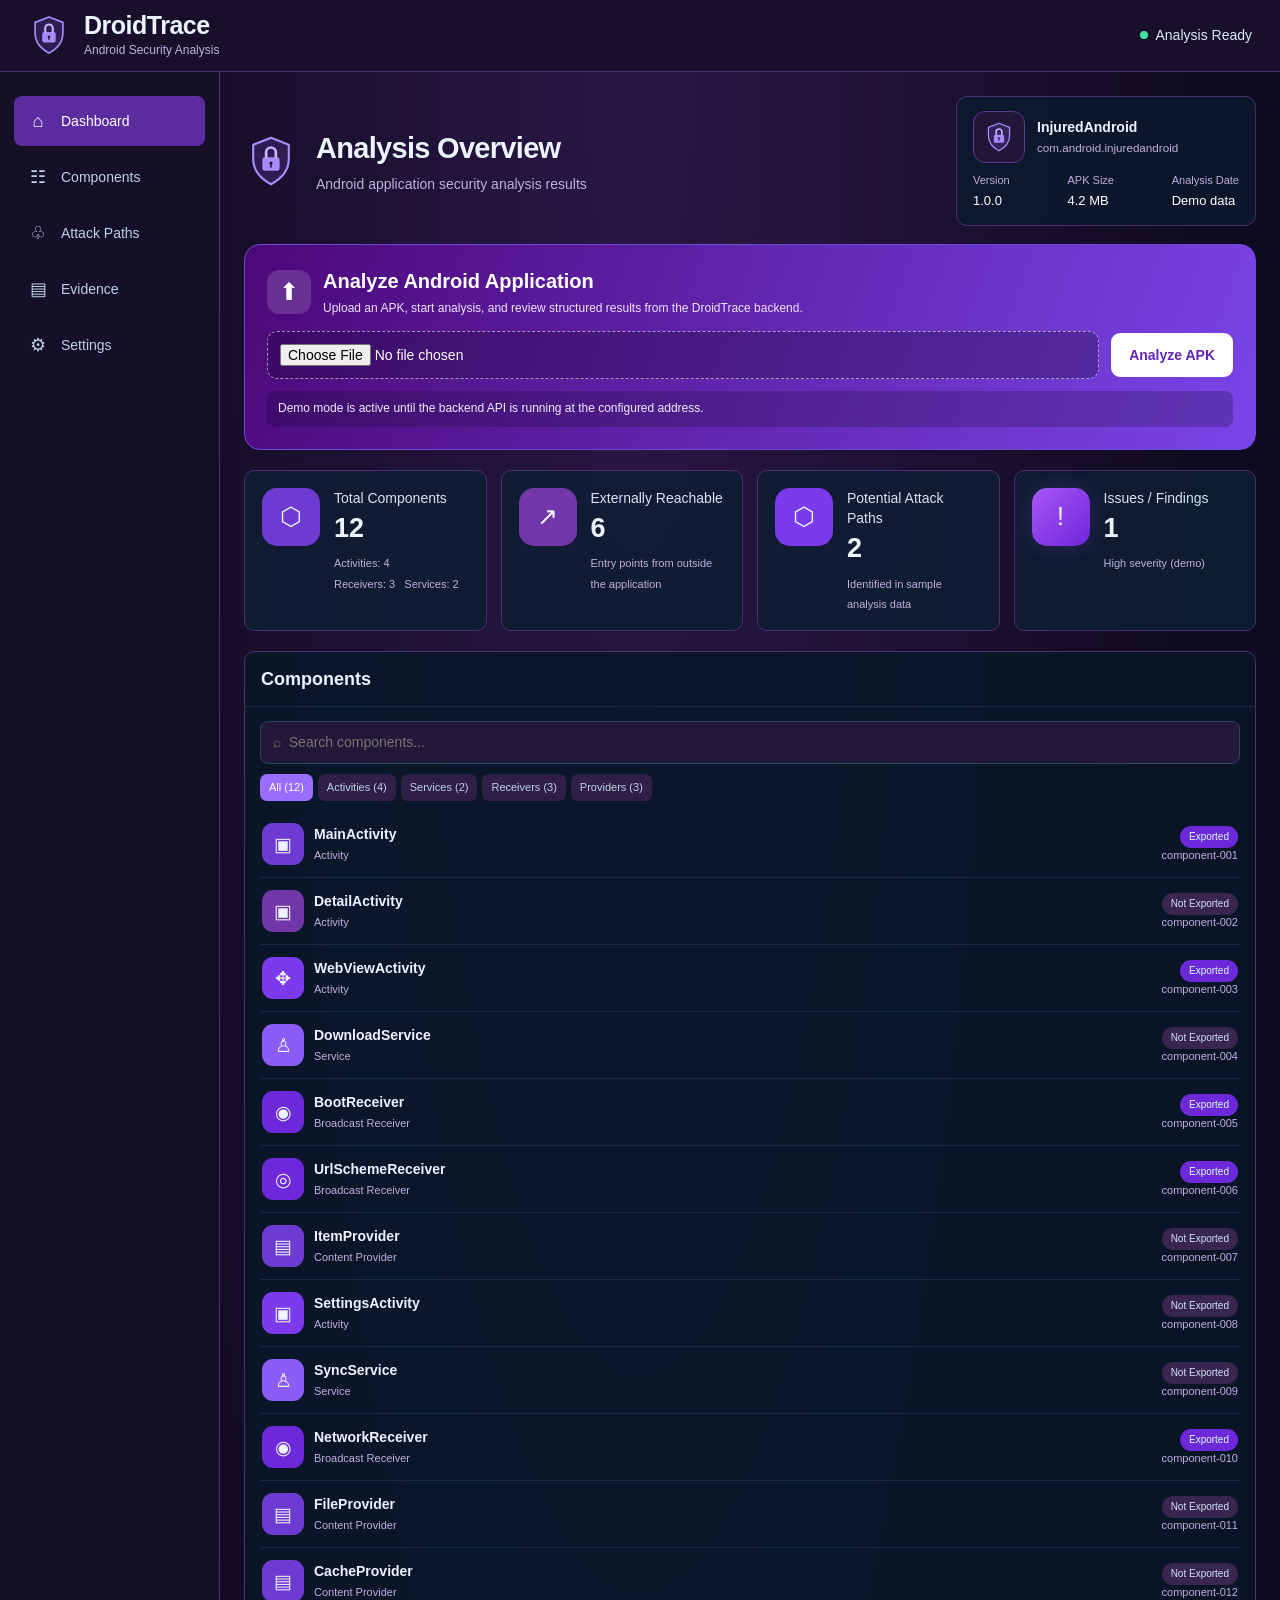
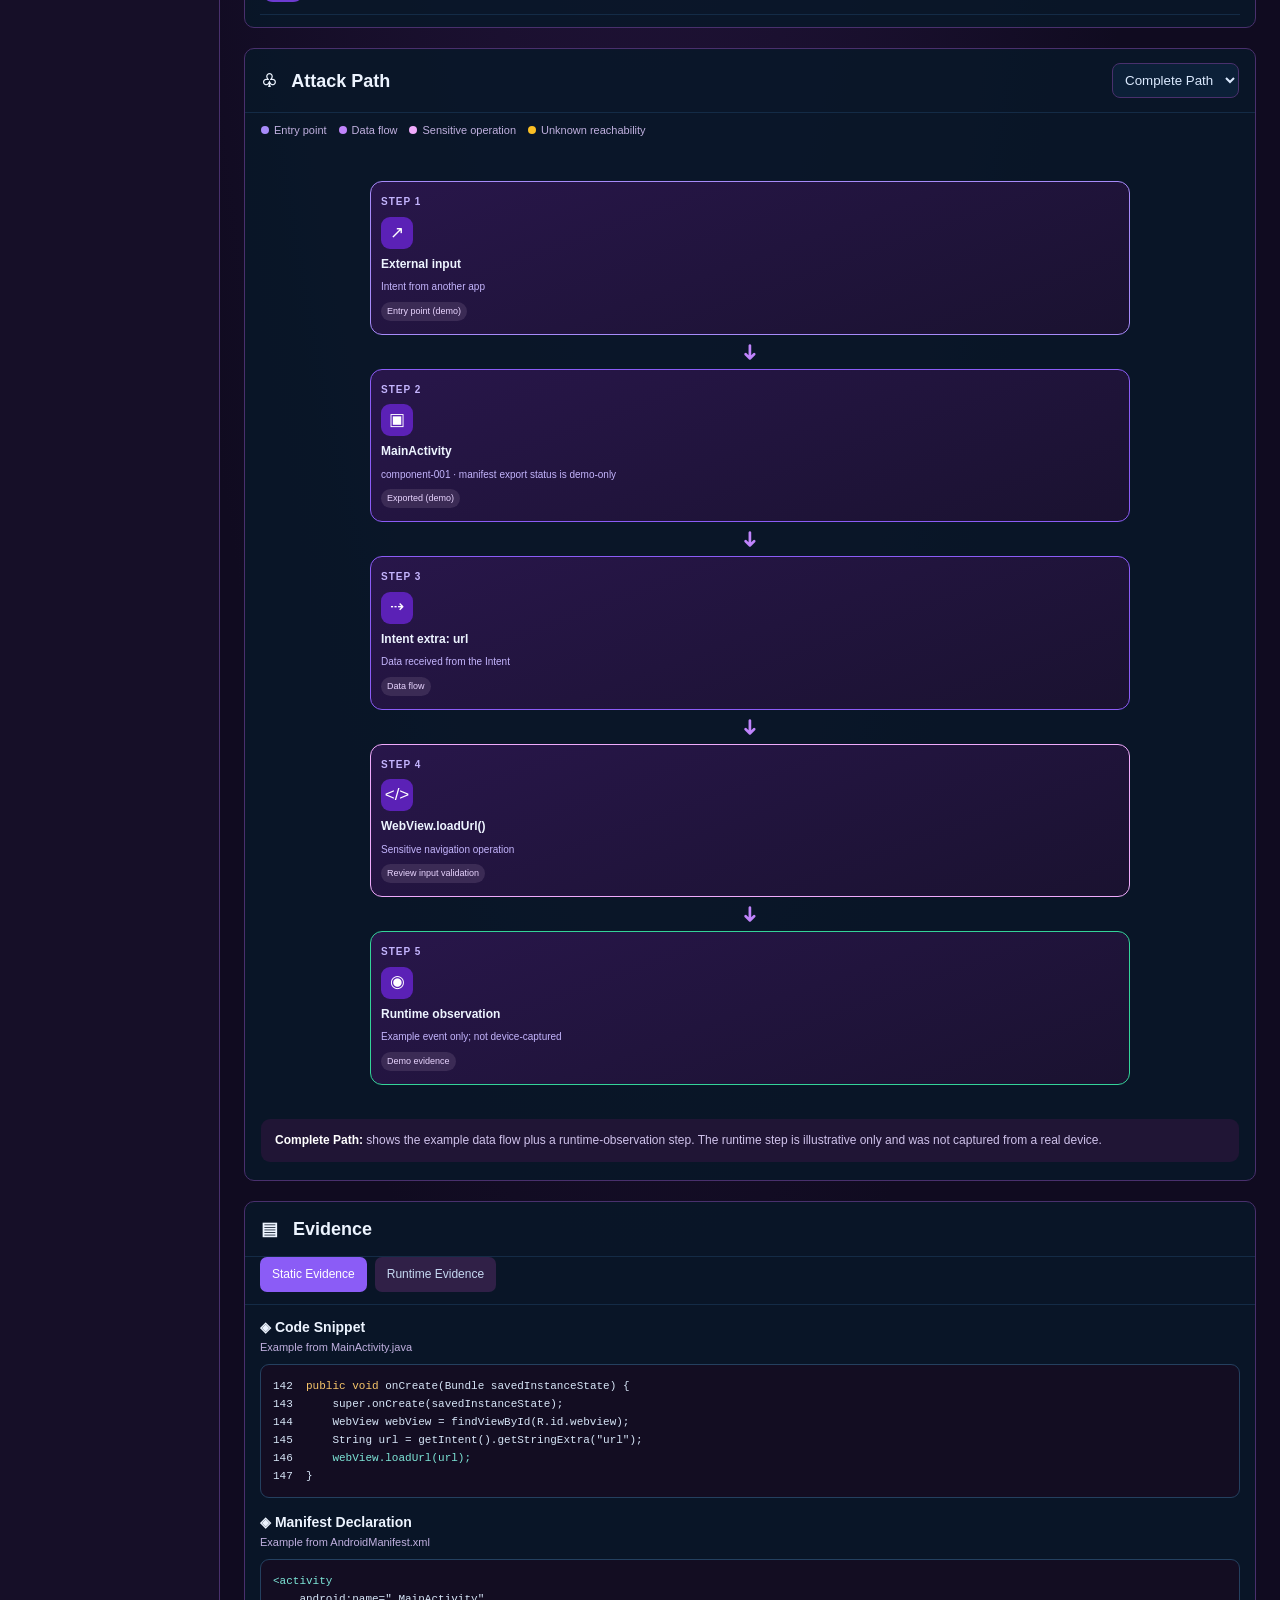
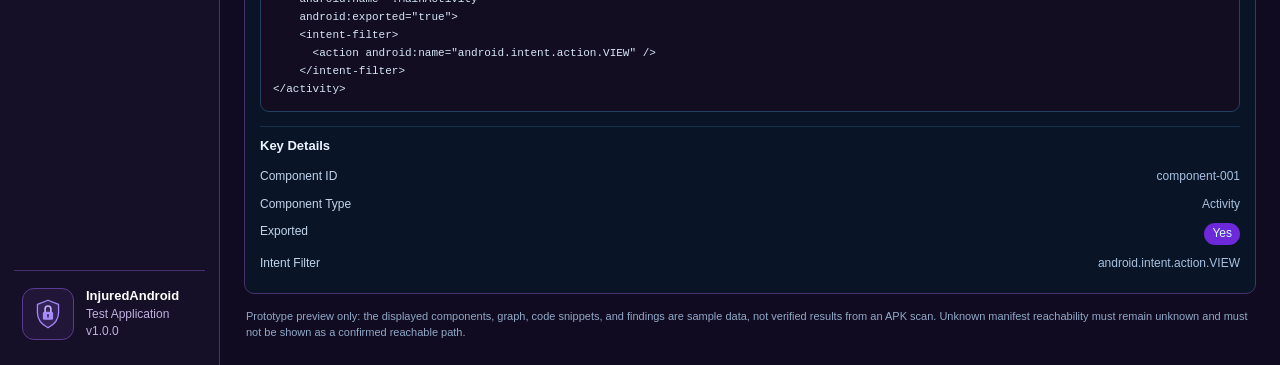
==== Frontend1/index.html @ 07fd31ef "Replace Insa with Frontend1" ====
<!DOCTYPE html>
<html lang="en">
<head>
  <meta charset="UTF-8">
  <meta name="viewport" content="width=device-width, initial-scale=1.0">
  <title>DroidTrace | Android Security Analysis</title>
  <link rel="stylesheet" href="style.css">
</head>
<body>
  <header class="topbar">
    <div class="brand">
      <div class="brand-icon"><svg class="security-logo" viewBox="0 0 100 100" aria-label="Secure app logo" role="img"><path d="M50 7 83 20v26c0 21-14 37-33 47C31 83 17 67 17 46V20Z" fill="#8b5cf6" fill-opacity=".18" stroke="#a78bfa" stroke-width="4" stroke-linejoin="round"/><rect x="34" y="43" width="32" height="25" rx="5" fill="#a78bfa"/><path d="M41 43v-9a9 9 0 0 1 18 0v9" fill="none" stroke="#c4b5fd" stroke-width="5" stroke-linecap="round"/><circle cx="50" cy="54" r="3" fill="#21143d"/><path d="M50 57v4" stroke="#21143d" stroke-width="3" stroke-linecap="round"/></svg></div>
      <div><h1>DroidTrace</h1><p>Android Security Analysis</p></div>
    </div>
    <div class="ready"><span class="dot"></span> Analysis Ready</div>
  </header>

  <div class="layout">
    <aside>
      <nav class="nav" aria-label="Main navigation">
        <a class="active" href="#dashboard"><span>⌂</span> Dashboard</a>
        <a href="#components"><span>☷</span> Components</a>
        <a href="#attack-path"><span>♧</span> Attack Paths</a>
        <a href="#evidence"><span>▤</span> Evidence</a>
        <a href="#settings"><span>⚙</span> Settings</a>
      </nav>
      <div class="side-app">
        <div class="app-icon"><svg class="security-logo" viewBox="0 0 100 100" aria-label="Secure app logo" role="img"><path d="M50 7 83 20v26c0 21-14 37-33 47C31 83 17 67 17 46V20Z" fill="#8b5cf6" fill-opacity=".18" stroke="#a78bfa" stroke-width="4" stroke-linejoin="round"/><rect x="34" y="43" width="32" height="25" rx="5" fill="#a78bfa"/><path d="M41 43v-9a9 9 0 0 1 18 0v9" fill="none" stroke="#c4b5fd" stroke-width="5" stroke-linecap="round"/><circle cx="50" cy="54" r="3" fill="#21143d"/><path d="M50 57v4" stroke="#21143d" stroke-width="3" stroke-linecap="round"/></svg></div>
        <div><strong>InjuredAndroid</strong>Test Application<br>v1.0.0</div>
      </div>
    </aside>

    <main id="dashboard">
      <section class="heading">
        <div class="title-wrap">
          <div class="android-large"><svg class="security-logo" viewBox="0 0 100 100" aria-label="Secure app logo" role="img"><path d="M50 7 83 20v26c0 21-14 37-33 47C31 83 17 67 17 46V20Z" fill="#8b5cf6" fill-opacity=".18" stroke="#a78bfa" stroke-width="4" stroke-linejoin="round"/><rect x="34" y="43" width="32" height="25" rx="5" fill="#a78bfa"/><path d="M41 43v-9a9 9 0 0 1 18 0v9" fill="none" stroke="#c4b5fd" stroke-width="5" stroke-linecap="round"/><circle cx="50" cy="54" r="3" fill="#21143d"/><path d="M50 57v4" stroke="#21143d" stroke-width="3" stroke-linecap="round"/></svg></div>
          <div><h2>Analysis Overview</h2><p class="subtitle">Android application security analysis results</p></div>
        </div>
        <div class="app-card">
          <div class="app-card-top">
            <div class="app-icon"><svg class="security-logo" viewBox="0 0 100 100" aria-label="Secure app logo" role="img"><path d="M50 7 83 20v26c0 21-14 37-33 47C31 83 17 67 17 46V20Z" fill="#8b5cf6" fill-opacity=".18" stroke="#a78bfa" stroke-width="4" stroke-linejoin="round"/><rect x="34" y="43" width="32" height="25" rx="5" fill="#a78bfa"/><path d="M41 43v-9a9 9 0 0 1 18 0v9" fill="none" stroke="#c4b5fd" stroke-width="5" stroke-linecap="round"/><circle cx="50" cy="54" r="3" fill="#21143d"/><path d="M50 57v4" stroke="#21143d" stroke-width="3" stroke-linecap="round"/></svg></div>
            <div><strong>InjuredAndroid</strong><small>com.android.injuredandroid</small></div>
          </div>
          <div class="app-meta">
            <div>Version<b>1.0.0</b></div>
            <div>APK Size<b>4.2 MB</b></div>
            <div>Analysis Date<b>Demo data</b></div>
          </div>
        </div>
      </section>

      <section class="upload-card" aria-labelledby="uploadTitle">
        <div class="upload-head"><div class="upload-symbol">⬆</div><div><h3 id="uploadTitle">Analyze Android Application</h3><p>Upload an APK, start analysis, and review structured results from the DroidTrace backend.</p></div></div>
        <div class="upload-controls"><input type="file" id="apkFile" accept=".apk,application/vnd.android.package-archive" aria-label="Choose Android APK file"><button class="primary-btn" id="analyzeButton" type="button">Analyze APK</button></div>
        <p id="uploadStatus" class="upload-status" role="status" aria-live="polite">Demo mode is active until the backend API is running at the configured address.</p>
      </section>

      <section class="stats" aria-label="Analysis summary">
        <article class="stat"><div class="stat-icon blue">⬡</div><div><div class="stat-label">Total Components</div><div class="stat-number" id="totalComponentsStat">12</div><small id="componentBreakdownStat">Activities: 4<br>Receivers: 3 &nbsp; Services: 2</small></div></article>
        <article class="stat"><div class="stat-icon green">↗</div><div><div class="stat-label">Externally Reachable</div><div class="stat-number" id="reachableStat">6</div><small>Entry points from outside<br>the application</small></div></article>
        <article class="stat"><div class="stat-icon purple">⬡</div><div><div class="stat-label">Potential Attack Paths</div><div class="stat-number" id="attackPathsStat">2</div><small>Identified in sample<br>analysis data</small></div></article>
        <article class="stat"><div class="stat-icon issue-purple">!</div><div><div class="stat-label">Issues / Findings</div><div class="stat-number" id="findingsStat">1</div><small id="findingsSubStat">High severity (demo)</small></div></article>
      </section>

      <section class="panels">
        <article class="panel" id="components">
          <div class="panel-head"><h3>Components</h3></div>
          <div class="search-wrap">
            <input class="search" id="componentSearch" type="search" placeholder="⌕  Search components..." aria-label="Search components" autocomplete="off">
            <div class="search-suggestions" id="searchSuggestions" role="listbox" aria-label="Component search suggestions"></div>
          </div>
          <div class="filters">
            <button class="filter active" data-filter="All">All (12)</button>
            <button class="filter" data-filter="Activity">Activities (4)</button>
            <button class="filter" data-filter="Service">Services (2)</button>
            <button class="filter" data-filter="Broadcast Receiver">Receivers (3)</button>
            <button class="filter" data-filter="Provider">Providers (3)</button>
          </div>
          <div class="component-list" id="componentList">
            <div class="component" data-type="Activity"><div class="component-icon blue">▣</div><div class="component-info"><strong>MainActivity</strong><small>Activity</small></div><div class="component-right"><span class="badge exported">Exported</span><div class="component-id">component-001</div></div></div>
            <div class="component" data-type="Activity"><div class="component-icon green">▣</div><div class="component-info"><strong>DetailActivity</strong><small>Activity</small></div><div class="component-right"><span class="badge not-exported">Not Exported</span><div class="component-id">component-002</div></div></div>
            <div class="component" data-type="Activity"><div class="component-icon purple">✥</div><div class="component-info"><strong>WebViewActivity</strong><small>Activity</small></div><div class="component-right"><span class="badge exported">Exported</span><div class="component-id">component-003</div></div></div>
            <div class="component" data-type="Service"><div class="component-icon orange">♙</div><div class="component-info"><strong>DownloadService</strong><small>Service</small></div><div class="component-right"><span class="badge not-exported">Not Exported</span><div class="component-id">component-004</div></div></div>
            <div class="component" data-type="Broadcast Receiver"><div class="component-icon red">◉</div><div class="component-info"><strong>BootReceiver</strong><small>Broadcast Receiver</small></div><div class="component-right"><span class="badge exported">Exported</span><div class="component-id">component-005</div></div></div>
            <div class="component" data-type="Broadcast Receiver"><div class="component-icon red">◎</div><div class="component-info"><strong>UrlSchemeReceiver</strong><small>Broadcast Receiver</small></div><div class="component-right"><span class="badge exported">Exported</span><div class="component-id">component-006</div></div></div>
            <div class="component" data-type="Provider"><div class="component-icon blue">▤</div><div class="component-info"><strong>ItemProvider</strong><small>Content Provider</small></div><div class="component-right"><span class="badge not-exported">Not Exported</span><div class="component-id">component-007</div></div></div>
            <div class="component" data-type="Activity"><div class="component-icon purple">▣</div><div class="component-info"><strong>SettingsActivity</strong><small>Activity</small></div><div class="component-right"><span class="badge not-exported">Not Exported</span><div class="component-id">component-008</div></div></div>
            <div class="component" data-type="Service"><div class="component-icon orange">♙</div><div class="component-info"><strong>SyncService</strong><small>Service</small></div><div class="component-right"><span class="badge not-exported">Not Exported</span><div class="component-id">component-009</div></div></div>
            <div class="component" data-type="Broadcast Receiver"><div class="component-icon red">◉</div><div class="component-info"><strong>NetworkReceiver</strong><small>Broadcast Receiver</small></div><div class="component-right"><span class="badge exported">Exported</span><div class="component-id">component-010</div></div></div>
            <div class="component" data-type="Provider"><div class="component-icon blue">▤</div><div class="component-info"><strong>FileProvider</strong><small>Content Provider</small></div><div class="component-right"><span class="badge not-exported">Not Exported</span><div class="component-id">component-011</div></div></div>
            <div class="component" data-type="Provider"><div class="component-icon blue">▤</div><div class="component-info"><strong>CacheProvider</strong><small>Content Provider</small></div><div class="component-right"><span class="badge not-exported">Not Exported</span><div class="component-id">component-012</div></div></div>
          </div>
        </article>

        <article class="panel" id="attack-path">
          <div class="panel-head"><h3>♧ &nbsp; Attack Path</h3><select id="pathSelect" aria-label="Choose attack path"><option value="complete">Complete Path</option><option value="static">Static Only</option></select></div>
          <div class="path-body" id="pathBody">
            <div class="graph-legend"><span><i class="legend-dot" style="background:#a78bfa"></i>Entry point</span><span><i class="legend-dot" style="background:#c084fc"></i>Data flow</span><span><i class="legend-dot" style="background:#f0abfc"></i>Sensitive operation</span><span><i class="legend-dot" style="background:#fbbf24"></i>Unknown reachability</span></div>
            <div class="graph-wrap"><div class="attack-graph" id="attackGraph" role="img" aria-label="Illustrative attack path from external input through an Android component to a WebView operation"></div></div>
            <p class="graph-caption" id="graphCaption"><strong>How to read this graph:</strong> follow the arrows from top to bottom. Each card is one step in a possible data flow. A component marked <strong>Unknown reachability</strong> is not confirmed as externally reachable and should not be treated as a confirmed entry point.</p>
          </div>
        </article>

        <article class="panel evidence-panel" id="evidence">
          <div class="panel-head"><h3>▤ &nbsp; Evidence</h3></div>
          <div class="tabs">
            <button class="tab active" data-tab="static">Static Evidence</button>
            <button class="tab" data-tab="runtime">Runtime Evidence</button>
          </div>
          <div class="evidence-content" id="evidenceContent">
            <div class="evidence-title">◈ Code Snippet</div>
            <div class="evidence-sub">Example from MainActivity.java</div>
            <pre><code>142  <span class="code-key">public void</span> onCreate(Bundle savedInstanceState) {
143      super.onCreate(savedInstanceState);
144      WebView webView = findViewById(R.id.webview);
145      String url = getIntent().getStringExtra("url");
146      <span class="code-call">webView.loadUrl(url);</span>
147  }</code></pre>
            <div class="evidence-title">◈ Manifest Declaration</div>
            <div class="evidence-sub">Example from AndroidManifest.xml</div>
            <pre><code><span class="code-call">&lt;activity</span>
    android:name=".MainActivity"
    android:exported="true"&gt;
    &lt;intent-filter&gt;
      &lt;action android:name="android.intent.action.VIEW" /&gt;
    &lt;/intent-filter&gt;
&lt;/activity&gt;</code></pre>
            <div class="details">
              <h4>Key Details</h4>
              <div class="detail-row"><span>Component ID</span><span>component-001</span></div>
              <div class="detail-row"><span>Component Type</span><span>Activity</span></div>
              <div class="detail-row"><span>Exported</span><span class="yes">Yes</span></div>
              <div class="detail-row"><span>Intent Filter</span><span>android.intent.action.VIEW</span></div>
            </div>
          </div>
        </article>
      </section>
      <div class="component-modal" id="componentModal" role="dialog" aria-modal="true" aria-labelledby="componentModalTitle">
        <div class="component-modal-card">
          <div class="component-modal-head"><h3 id="componentModalTitle">Components</h3><button class="component-modal-close" id="componentModalClose" type="button">Close ✕</button></div>
          <div class="component-modal-list" id="componentModalList"></div>
        </div>
      </div>

      <div class="settings-modal" id="settingsModal" role="dialog" aria-modal="true" aria-labelledby="settingsTitle">
        <div class="settings-card">
          <div class="settings-head"><h3 id="settingsTitle">⚙ Settings</h3><button class="settings-close" id="settingsClose" type="button">Close ✕</button></div>
          <div class="setting-row"><div><strong>Show component IDs</strong><small>Show or hide IDs in the component list.</small></div><input id="showComponentIds" type="checkbox" checked></div>
          <div class="setting-row"><div><strong>Show exported status</strong><small>Show or hide the exported / not exported labels.</small></div><input id="showExportStatus" type="checkbox" checked></div>
          <div class="setting-row"><div><strong>Attack path view</strong><small>Choose which sample path to display.</small></div><select id="settingsPathSelect"><option value="complete">Complete Path</option><option value="static">Static Only</option></select></div>
          <div class="setting-row"><div><strong>Evidence view</strong><small>Choose the evidence tab.</small></div><select id="settingsEvidenceSelect"><option value="static">Static Evidence</option><option value="runtime">Runtime Evidence</option></select></div>
          <p class="settings-note">Display preferences only. Backend URL and endpoints are configured in the API_CONFIG object near the beginning of the script.</p>
        </div>
      </div>

      <p class="notice">Prototype preview only: the displayed components, graph, code snippets, and findings are sample data, not verified results from an APK scan. Unknown manifest reachability must remain unknown and must not be shown as a confirmed reachable path.</p>
    </main>
  </div>

  <script src="app.js" defer></script>
</body>
</html>
---- Frontend1/style.css ----
:root {
      --bg: #100b20;
      --panel: #1a1230;
      --panel2: #261943;
      --border: #49306d;
      --text: #edf4ff;
      --muted: #c0b0df;
      --blue: #9b6dff;
      --green: #c084fc;
      --purple: #a855f7;
      --orange: #c084fc;
      --red: #f04455;
    }
    * { box-sizing: border-box; }
    body {
      margin: 0;
      background: radial-gradient(ellipse at top, #2a1746 0%, var(--bg) 62%);
      color: var(--text);
      font: 14px/1.45 Inter, "Segoe UI", Arial, sans-serif;
    }
    button, input { font: inherit; }
    button:disabled { opacity: .65; cursor: wait; }
    .topbar {
      height: 72px; display: flex; align-items: center; justify-content: space-between;
      padding: 0 28px; border-bottom: 1px solid var(--border); background: #18102b;
    }
    .brand { display: flex; align-items: center; gap: 14px; }
    .brand-icon { display: grid; place-items: center; width: 42px; height: 42px; flex-shrink: 0; }
    .security-logo { display: block; width: 100%; height: 100%; }
    .brand h1 { font-size: 25px; margin: 0; line-height: 1.15; letter-spacing: -.5px; }
    .brand p { margin: 2px 0 0; color: var(--muted); font-size: 12px; }
    .ready { color: #dbe8ff; display: flex; gap: 8px; align-items: center; }
    .dot { width: 8px; height: 8px; border-radius: 50%; background: #43dfa0; }
    .layout { display: grid; grid-template-columns: 220px minmax(0, 1fr); min-height: calc(100vh - 72px); }
    aside { background: #160f28; border-right: 1px solid var(--border); padding: 24px 14px; display: flex; flex-direction: column; }
    .nav a { display: flex; align-items: center; gap: 13px; color: #bfd0e9; padding: 12px 14px; border-radius: 8px; text-decoration: none; margin-bottom: 6px; }
    .nav a span { width: 20px; text-align: center; font-size: 18px; }
    .nav a.active, .nav a:hover { background: #5b2ca0; color: white; }
    .side-app { margin-top: auto; padding: 16px 8px 0; border-top: 1px solid var(--border); display: flex; align-items: center; gap: 12px; color: var(--muted); font-size: 12px; }
    .app-icon { display: grid; place-items: center; flex-shrink: 0; width: 52px; height: 52px; padding: 9px; border: 1px solid #5b3b91; background: #211638; border-radius: 12px; }
    .side-app strong { color: white; display: block; font-size: 13px; }
    main { padding: 24px; min-width: 0; }
    .heading { display: flex; justify-content: space-between; align-items: center; gap: 20px; margin-bottom: 14px; }
    .title-wrap { display: flex; align-items: center; gap: 18px; }
    .android-large { width: 54px; height: 54px; color: #a78bfa; flex-shrink: 0; }
    h2 { margin: 0; font-size: 29px; letter-spacing: -.7px; }
    .subtitle { margin: 5px 0 0; color: var(--muted); }
    .app-card { min-width: 300px; border: 1px solid var(--border); border-radius: 11px; padding: 14px 16px; background: rgba(10,26,45,.8); }
    .app-card-top { display: flex; gap: 12px; align-items: center; }
    .app-card strong { display: block; }
    .app-card small { color: var(--muted); }
    .app-meta { display: flex; justify-content: space-between; gap: 16px; margin-top: 10px; color: var(--muted); font-size: 11px; }
    .app-meta b { display: block; color: white; font-size: 13px; font-weight: 500; margin-top: 3px; }
    .stats { display: grid; grid-template-columns: repeat(4, minmax(0, 1fr)); gap: 14px; margin: 14px 0 20px; }
    .stat { display: flex; gap: 14px; align-items: flex-start; padding: 17px; border: 1px solid var(--border); border-radius: 10px; background: rgba(13,30,51,.85); min-width: 0; }
    .stat-icon { width: 58px; height: 58px; border-radius: 15px; display: grid; place-items: center; font-size: 25px; flex-shrink: 0; }
    .blue { background: #6d3bd1; } .issue-purple { background: linear-gradient(135deg, #a855f7, #6d28d9); box-shadow: 0 0 22px rgba(168,85,247,.2); } .green { background: #7137a8; } .purple { background: #7c3aed; } .orange { background: #8b5cf6; } .red { background: #6d28d9; }
    .stat-label { color: #d4e2f7; }
    .stat-number { font-size: 27px; font-weight: 750; line-height: 1.2; margin: 4px 0 8px; }
    .stat small { color: var(--muted); font-size: 11px; }
    .panels { display: grid; grid-template-columns: minmax(0, 1fr) !important; gap: 20px; align-items: start; }
    .panel { background: rgba(8,23,40,.88); border: 1px solid var(--border); border-radius: 10px; overflow: hidden; min-width: 0; }
    .panel-head { padding: 14px 16px; display: flex; justify-content: space-between; align-items: center; border-bottom: 1px solid #142b46; }
    .panel h3 { margin: 0; font-size: 18px; }
    .search { margin: 14px 15px 10px; width: calc(100% - 30px); padding: 10px 12px; background: #241838; border: 1px solid #294363; border-radius: 8px; color: white; outline: none; }
    .search:focus { border-color: var(--blue); }
    .filters { display: flex; flex-wrap: wrap; gap: 5px; padding: 0 15px 10px; }
    .filter { border: 0; background: #302047; color: #bfd0e8; padding: 6px 9px; border-radius: 7px; cursor: pointer; font-size: 11px; }
    .filter.active { background: var(--blue); color: white; }
    .component-list { padding: 0 15px 12px; }
    .search-wrap { position:relative; }
    .search-wrap .search { display:block; }
    .search-suggestions { display:none; position:absolute; z-index:20; top:calc(100% - 8px); left:15px; right:15px; background:#211535; border:1px solid #7048a8; border-radius:10px; box-shadow:0 12px 30px #0008; overflow:hidden; }
    .search-suggestions.open { display:block; }
    .search-suggestions button { display:block;width:100%;text-align:left;padding:10px 12px;border:0;border-bottom:1px solid #382650;background:transparent;color:#f3e8ff;cursor:pointer; }
    .search-suggestions button:hover { background:#4b2875; }
    .component-modal { display:none;position:fixed;inset:0;z-index:1000;background:#090611c9;align-items:center;justify-content:center;padding:20px; }
    .component-modal.open { display:flex; }
    .component-modal-card { width:min(650px,100%);max-height:80vh;overflow:auto;background:#1a1230;border:1px solid #7048a8;border-radius:14px;box-shadow:0 20px 70px #0009; }
    .component-modal-head { display:flex;align-items:center;justify-content:space-between;gap:12px;padding:16px;border-bottom:1px solid #49306d;position:sticky;top:0;background:#1a1230; }
    .component-modal-head h3 { margin:0; }
    .component-modal-close { background:#382650;border:0;border-radius:8px;color:#fff;padding:7px 11px;cursor:pointer; }
    .component-modal-list { padding:8px 16px 16px; }
    .component-modal-list .component { display:flex !important; }
    .component { display: flex; align-items: center; gap: 10px; padding: 12px 2px; border-bottom: 1px solid #142b46; }
    .component-icon { width: 42px; height: 42px; border-radius: 11px; display: grid; place-items: center; font-size: 19px; flex-shrink: 0; }
    .component-info { min-width: 0; flex: 1; }
    .component-info strong { display: block; font-weight: 600; overflow-wrap: anywhere; }
    .component-info small, .component-id { color: var(--muted); font-size: 11px; }
    .component-right { text-align: right; flex-shrink: 0; }
    .badge { display: inline-block; padding: 4px 9px; border-radius: 20px; font-size: 10px; white-space: nowrap; }
    .exported { color: #d6fff1; background: #6d28d9; }
    .not-exported { color: #d4e0f4; background: #382650; }
    .path-body { padding: 10px 16px 18px; }
    select { color: #dceaff; background: #0c2038; border: 1px solid var(--border); padding: 8px; border-radius: 8px; }
    .path-node { border: 1px solid; border-radius: 13px; display: flex; align-items: center; gap: 13px; padding: 12px; }
    .path-node strong { display: block; font-size: 13px; }
    .path-node small { display: block; color: #c3d3eb; margin-top: 3px; }
    .path-node .node-icon { width: 47px; height: 47px; border-radius: 12px; display: grid; place-items: center; font-size: 22px; flex-shrink: 0; }
    .node-blue { background: #2b1b50; border-color: #8b5cf6; } .node-blue .node-icon { background: #6d3bd1; }
    .node-green { background: #2e1747; border-color: #c084fc; } .node-green .node-icon { background: #7137a8; }
    .node-purple { background: #321b58; border-color: #a855f7; } .node-purple .node-icon { background: #7c3aed; }
    .node-red { background: #401c59; border-color: #c084fc; } .node-red .node-icon { background: #7e22ce; }
    .node-teal { background: #29184a; border-color: #a78bfa; } .node-teal .node-icon { background: #6d28d9; }
    .arrow { color: #4a9bff; font-size: 28px; line-height: 1; text-align: center; padding: 3px 0; }
    .tabs { display: flex; gap: 8px; padding: 0 15px 12px; border-bottom: 1px solid #142b46; }
    .tab { background: #302047; color: #c5d8f1; border: 0; border-radius: 7px; padding: 9px 12px; cursor: pointer; font-size: 12px; }
    .tab.active { background: #8b5cf6; color: white; }
    .evidence-content { padding: 12px 15px 16px; }
    .evidence-title { font-weight: 650; margin-bottom: 2px; }
    .evidence-sub { color: var(--muted); font-size: 11px; margin-bottom: 8px; }
    pre { margin: 0 0 14px; padding: 12px; background: #130d22; border: 1px solid #24405f; border-radius: 9px; overflow: auto; color: #d7e6f8; font: 11px/1.65 Consolas, Monaco, monospace; }
    .code-key { color: #f8c66a; } .code-call { color: #7de5d7; } .code-comment { color: #829bb8; }
    .details { border-top: 1px solid #17304c; padding-top: 10px; }
    .details h4 { margin: 0 0 8px; font-size: 13px; }
    .detail-row { display: flex; justify-content: space-between; gap: 12px; padding: 5px 0; color: #c2d3eb; font-size: 12px; }
    .detail-row span:last-child { color: #a8c0df; text-align: right; }
    .yes { background: #6d28d9; color: #d4fff1 !important; border-radius: 15px; padding: 2px 8px; }
    .notice { color: #91a9c8; font-size: 11px; margin: 15px 2px 0; }

    .upload-card { margin: 18px 0 20px; padding: 22px; border: 1px solid #7048d8; border-radius: 16px; background: linear-gradient(110deg,#4b0878,#7945e8); color:#fff; }
    .upload-head { display:flex; align-items:center; gap:12px; margin-bottom:14px; }
    .upload-symbol { width:44px;height:44px;display:grid;place-items:center;border-radius:12px;background:rgba(255,255,255,.15);font-size:24px; }
    .upload-head h3 { margin:0; font-size:20px; }
    .upload-head p { margin:4px 0 0;color:#eee3ff;font-size:12px; }
    .upload-controls { display:flex; align-items:center; gap:12px; flex-wrap:wrap; }
    .upload-controls input[type=file] { flex:1; min-width:220px; padding:12px; border:1px dashed rgba(255,255,255,.55); border-radius:10px; background:rgba(31,12,61,.35); color:#fff; }
    .primary-btn { border:0; border-radius:9px; padding:12px 18px; background:#fff; color:#6425b5; font-weight:700; cursor:pointer; }
    .primary-btn:disabled { opacity:.55;cursor:not-allowed; }
    .upload-status { margin:12px 0 0; padding:9px 11px; border-radius:8px; color:#f2eaff; background:rgba(20,8,40,.25); font-size:12px; }
    .upload-status.error { color:#ffe1e5; background:rgba(127,29,29,.35); }
    .upload-status.success { color:#dcffe9; background:rgba(6,95,70,.3); }
    .upload-status.loading { color:#f3e8ff; }
    .graph-wrap { padding:16px; overflow:auto; }
    .graph-legend { display:flex; gap:12px; flex-wrap:wrap; margin:0 0 14px; color:var(--muted);font-size:11px; }
    .legend-dot { display:inline-block;width:8px;height:8px;border-radius:50%;margin-right:5px; }
    .attack-graph { min-width:0; width:100%; display:flex; flex-direction:column; align-items:stretch; gap:0; padding:12px 0 18px; }
    .graph-step { width:100%; min-width:0; display:flex; align-items:center; justify-content:center; }
    .graph-node { position:relative; width:100%; max-width:760px; min-height:126px; padding:13px 10px; border:1px solid #8b5cf6; border-radius:12px; background:linear-gradient(160deg,#28164a,#1a1230); display:flex;flex-direction:column;align-items:flex-start;gap:7px; }
    .graph-node .step-number { font-size:10px;letter-spacing:1px;color:#c4b5fd;font-weight:800; }
    .graph-node .graph-icon { width:32px;height:32px;display:grid;place-items:center;border-radius:9px;background:#5b21b6;color:white;font-size:17px; }
    .graph-node strong { font-size:12px;overflow-wrap:anywhere; }
    .graph-node small { color:#c4b5fd;font-size:10px;overflow-wrap:anywhere; }
    .graph-node .reachability { margin-top:auto; font-size:9px; border-radius:20px; padding:3px 6px; background:#3b2b55;color:#e9d5ff; }
    .graph-node.external { border-color:#a78bfa; }
    .graph-node.operation { border-color:#f0abfc; }
    .graph-node.runtime { border-color:#34d399; }
    .graph-node.unknown { border-style:dashed; border-color:#fbbf24; }
    .graph-link { flex:0 0 34px; height:34px; display:flex;align-items:center;justify-content:center;color:#c084fc;font-size:22px; transform:rotate(90deg); }
    .graph-caption { margin:0; padding:12px 14px; border-radius:9px; background:#201535; color:#cfc2eb;font-size:12px;line-height:1.6; }
    .graph-caption strong { color:#fff; }
    .path-empty { padding:20px;text-align:center;color:var(--muted);border:1px dashed var(--border);border-radius:10px; }
    @media(max-width:760px) { .upload-card{padding:16px}.upload-controls{align-items:stretch;flex-direction:column}.upload-controls input[type=file],.primary-btn{width:100%}.attack-graph{min-width:0;flex-direction:column;gap:0}.graph-step{width:100%}.graph-node{min-height:0}.graph-link{height:28px;flex:auto;transform:rotate(90deg)} }

    @media (max-width: 1200px) {
      .layout { grid-template-columns: 190px minmax(0,1fr); }
      main { padding: 18px; }
      .heading { align-items: flex-start; }
      .stats { grid-template-columns: repeat(2, minmax(0,1fr)); }
      .panels { grid-template-columns: minmax(0, 1fr) !important; }
      .evidence-panel { grid-column: 1 / -1; }
    }
    @media (max-width: 760px) {
      .topbar { padding: 0 15px; }
      .layout { display: block; }
      aside { padding: 10px; border-right: 0; border-bottom: 1px solid var(--border); }
      .nav { display: flex; overflow-x: auto; gap: 4px; }
      .nav a { white-space: nowrap; margin: 0; padding: 10px; }
      .side-app { display: none; }
      main { padding: 14px; }
      .heading { display: block; }
      .app-card { margin-top: 16px; min-width: 0; }
      .title-wrap { gap: 10px; }
      h2 { font-size: 23px; }
      .android-large { font-size: 42px; }
      .stats, .panels { grid-template-columns: 1fr; }
      .evidence-panel { grid-column: auto; }
    }

    .settings-modal { display:none; position:fixed; inset:0; z-index:1000; background:rgba(12,7,25,.72); padding:24px; align-items:center; justify-content:center; }
    .settings-modal.open { display:flex; }
    .settings-card { width:min(560px,100%); max-height:85vh; overflow:auto; background:#171126; color:#f7f1ff; border:1px solid #65429a; border-radius:18px; padding:22px; box-shadow:0 24px 80px #0008; }
    .settings-head { display:flex; align-items:center; justify-content:space-between; gap:16px; margin-bottom:16px; }
    .settings-head h3 { margin:0; }
    .settings-close { background:#35234e; color:white; border:1px solid #72529a; border-radius:9px; padding:8px 12px; cursor:pointer; }
    .setting-row { display:flex; align-items:center; justify-content:space-between; gap:16px; padding:14px 0; border-bottom:1px solid #38294d; }
    .setting-row:last-of-type { border-bottom:0; }
    .setting-row strong { display:block; margin-bottom:4px; }
    .setting-row small { color:#c8badc; display:block; }
    .setting-row select, .setting-row input { accent-color:#a78bfa; }
    .settings-note { color:#c8badc; font-size:13px; line-height:1.5; margin-top:16px; }
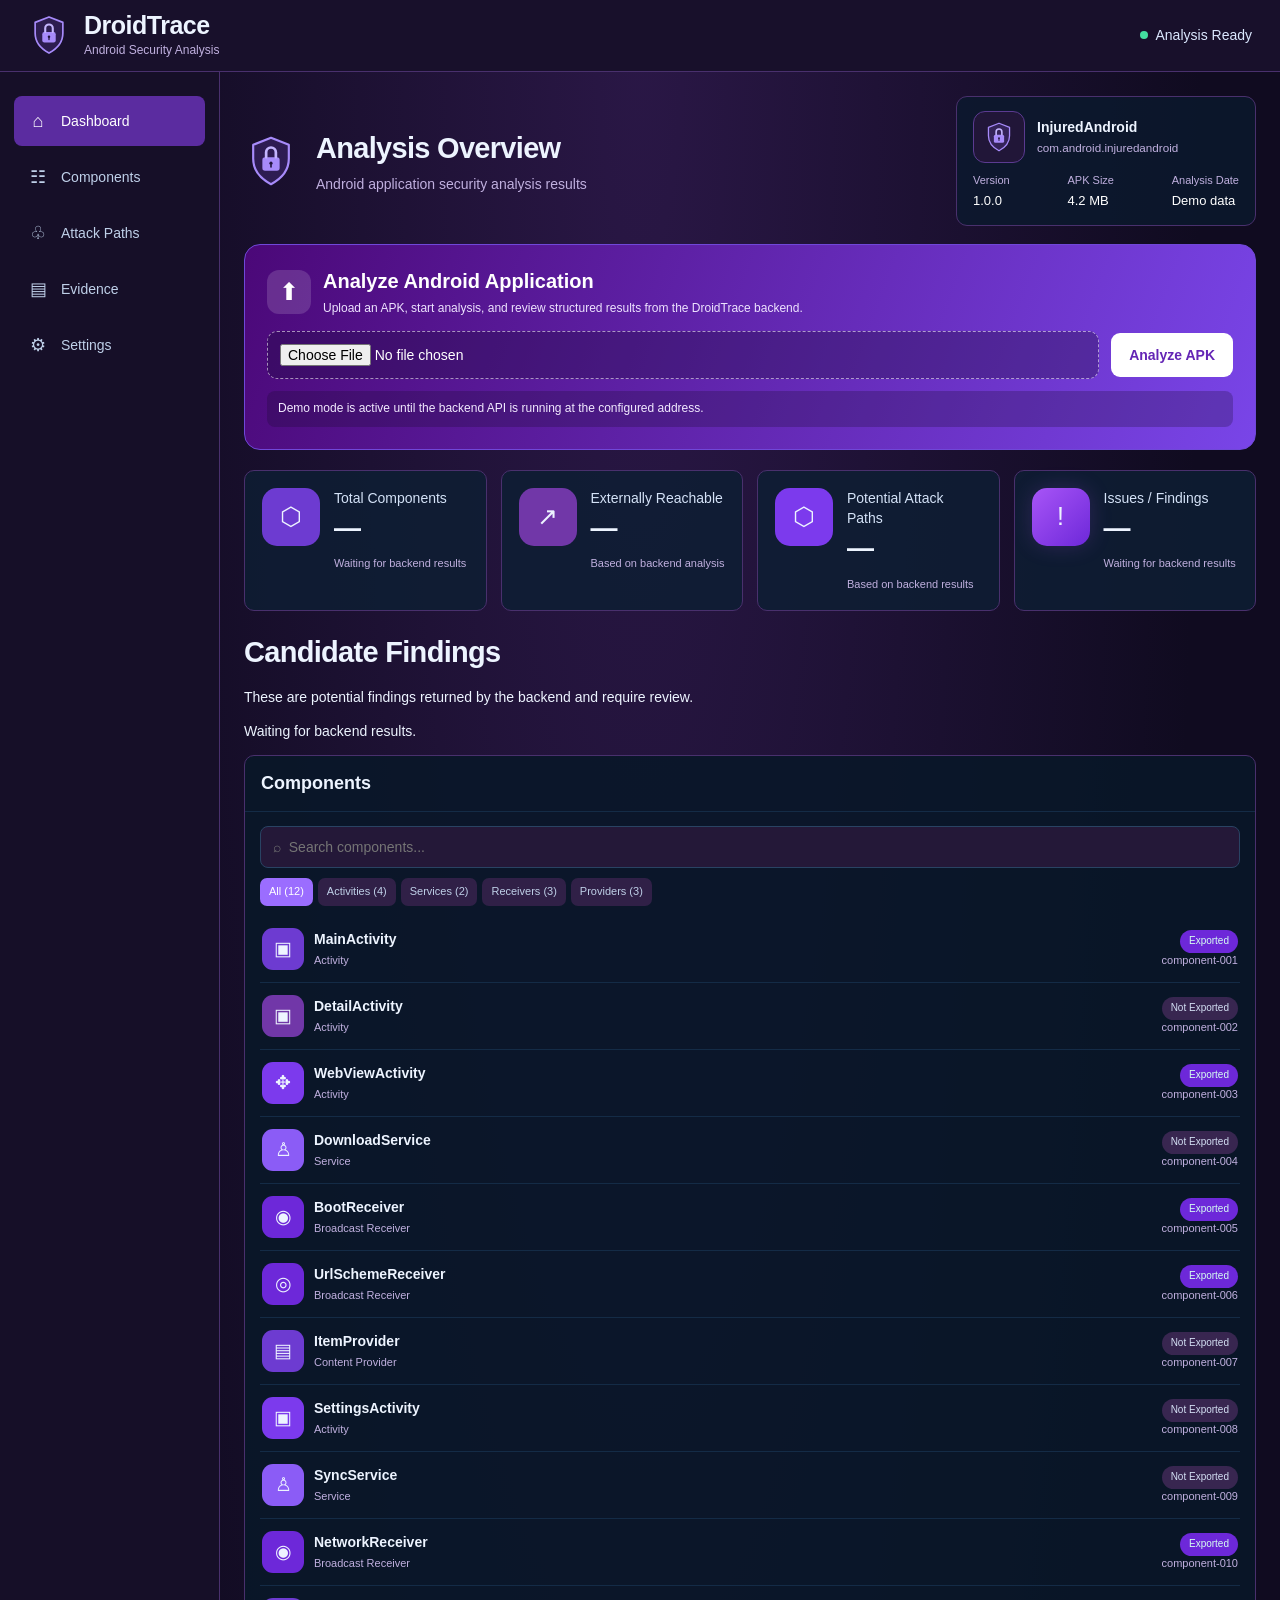
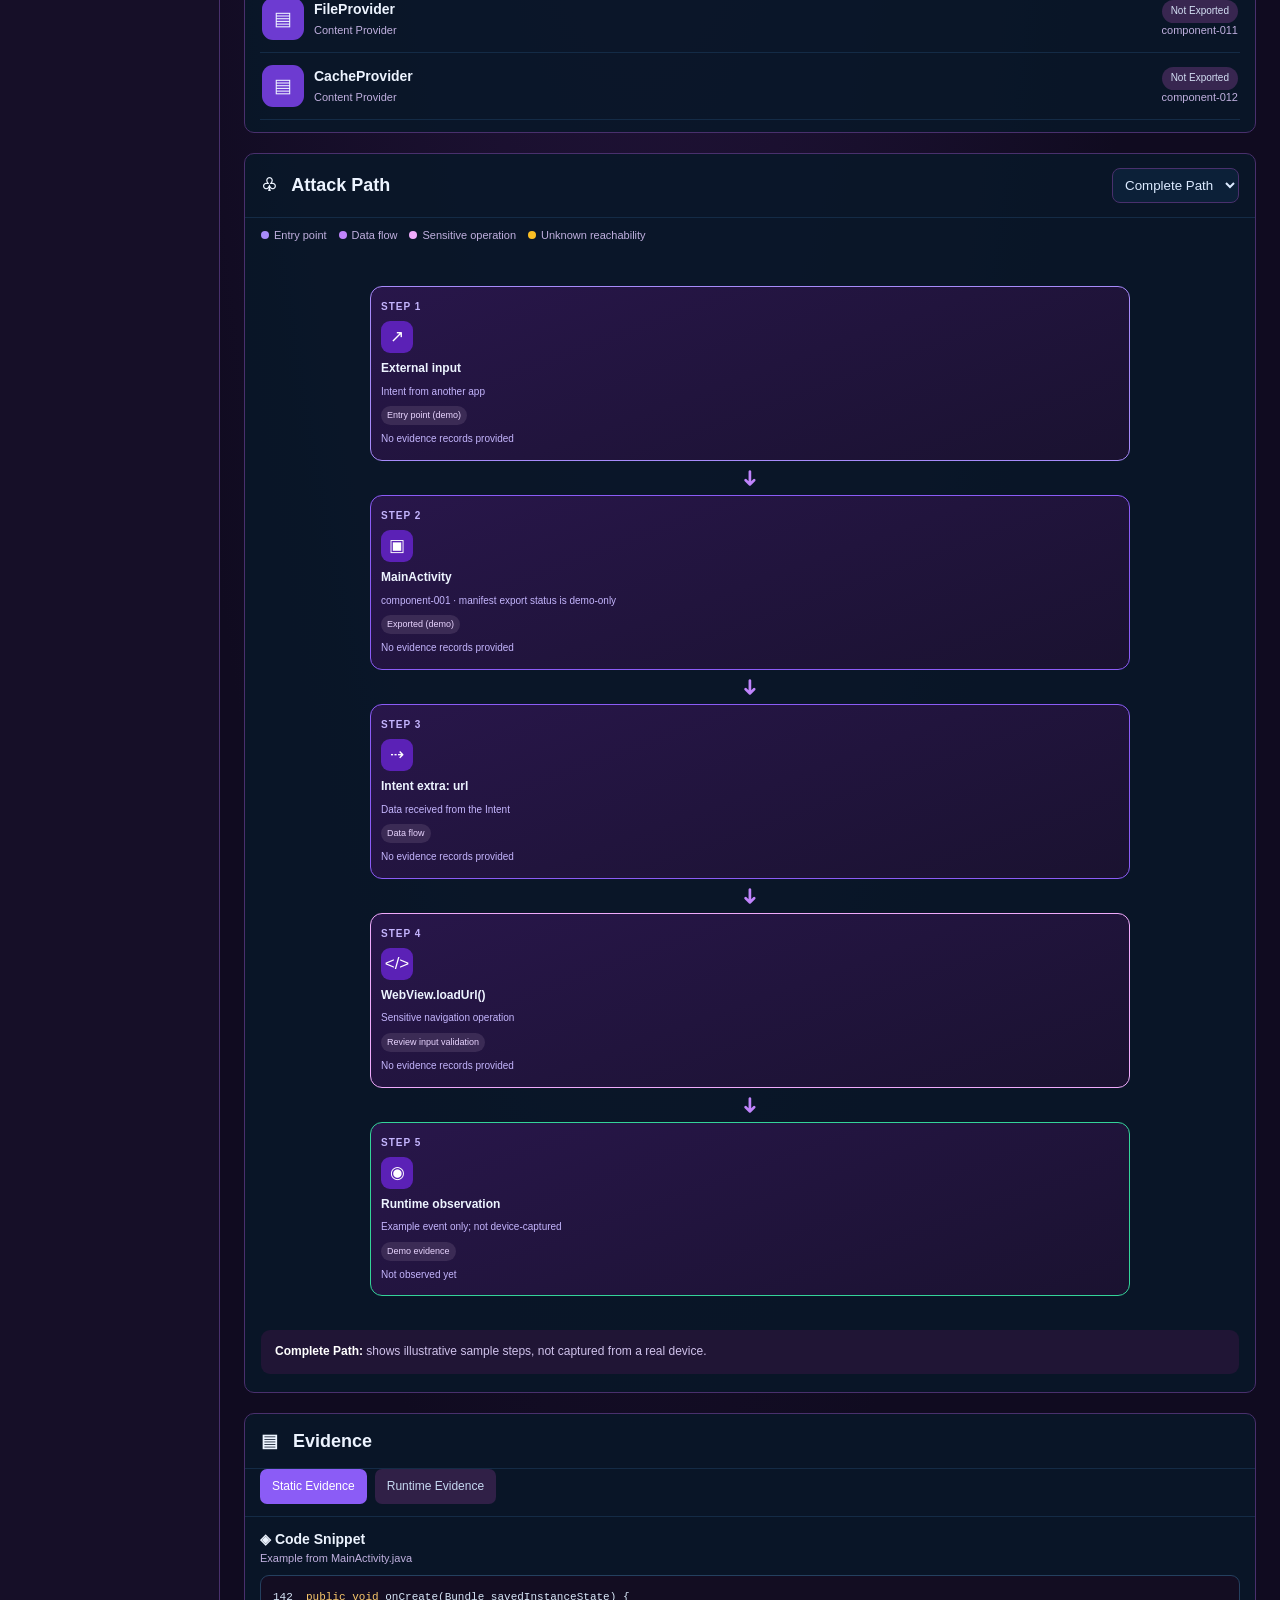
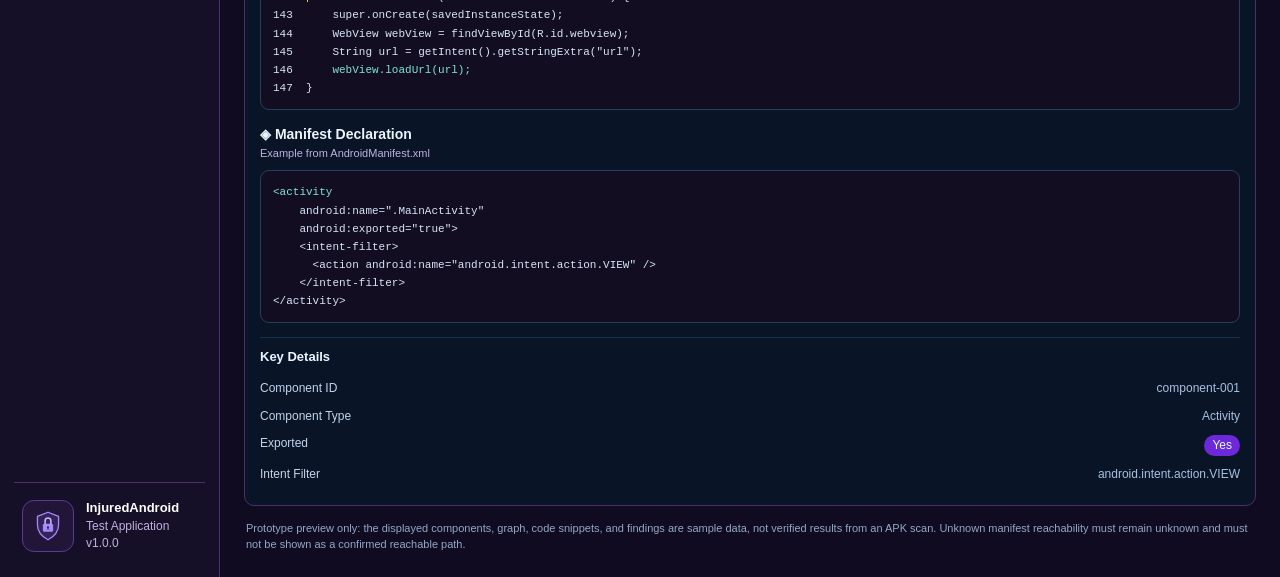
==== commit 60e32600: "Modify stats section for dynamic backend results Updated the stats section to reflect waiting for ba" ====
--- a/Frontend1/index.html
+++ b/Frontend1/index.html
@@ -55,12 +55,53 @@
         <p id="uploadStatus" class="upload-status" role="status" aria-live="polite">Demo mode is active until the backend API is running at the configured address.</p>
       </section>
 
-      <section class="stats" aria-label="Analysis summary">
-        <article class="stat"><div class="stat-icon blue">⬡</div><div><div class="stat-label">Total Components</div><div class="stat-number" id="totalComponentsStat">12</div><small id="componentBreakdownStat">Activities: 4<br>Receivers: 3 &nbsp; Services: 2</small></div></article>
-        <article class="stat"><div class="stat-icon green">↗</div><div><div class="stat-label">Externally Reachable</div><div class="stat-number" id="reachableStat">6</div><small>Entry points from outside<br>the application</small></div></article>
-        <article class="stat"><div class="stat-icon purple">⬡</div><div><div class="stat-label">Potential Attack Paths</div><div class="stat-number" id="attackPathsStat">2</div><small>Identified in sample<br>analysis data</small></div></article>
-        <article class="stat"><div class="stat-icon issue-purple">!</div><div><div class="stat-label">Issues / Findings</div><div class="stat-number" id="findingsStat">1</div><small id="findingsSubStat">High severity (demo)</small></div></article>
-      </section>
+      
+<section class="stats" aria-label="Analysis summary">
+  <article class="stat">
+    <div class="stat-icon blue">⬡</div>
+    <div>
+      <div class="stat-label">Total Components</div>
+      <div class="stat-number" id="totalComponentsStat">—</div>
+      <small id="componentBreakdownStat">Waiting for backend results</small>
+    </div>
+  </article>
+
+  <article class="stat">
+    <div class="stat-icon green">↗</div>
+    <div>
+      <div class="stat-label">Externally Reachable</div>
+      <div class="stat-number" id="reachableStat">—</div>
+      <small>Based on backend analysis</small>
+    </div>
+  </article>
+
+  <article class="stat">
+    <div class="stat-icon purple">⬡</div>
+    <div>
+      <div class="stat-label">Potential Attack Paths</div>
+      <div class="stat-number" id="attackPathsStat">—</div>
+      <small>Based on backend results</small>
+    </div>
+  </article>
+
+  <article class="stat">
+    <div class="stat-icon issue-purple">!</div>
+    <div>
+      <div class="stat-label">Issues / Findings</div>
+      <div class="stat-number" id="findingsStat">—</div>
+      <small id="findingsSubStat">Waiting for backend results</small>
+    </div>
+  </article>
+</section>
+
+<section class="findings-section" aria-labelledby="findingsHeading">
+  <h2 id="findingsHeading">Candidate Findings</h2>
+  <p>These are potential findings returned by the backend and require review.</p>
+  <div id="findingsList">
+    <p>Waiting for backend results.</p>
+  </div>
+</section>
+
 
       <section class="panels">
         <article class="panel" id="components">
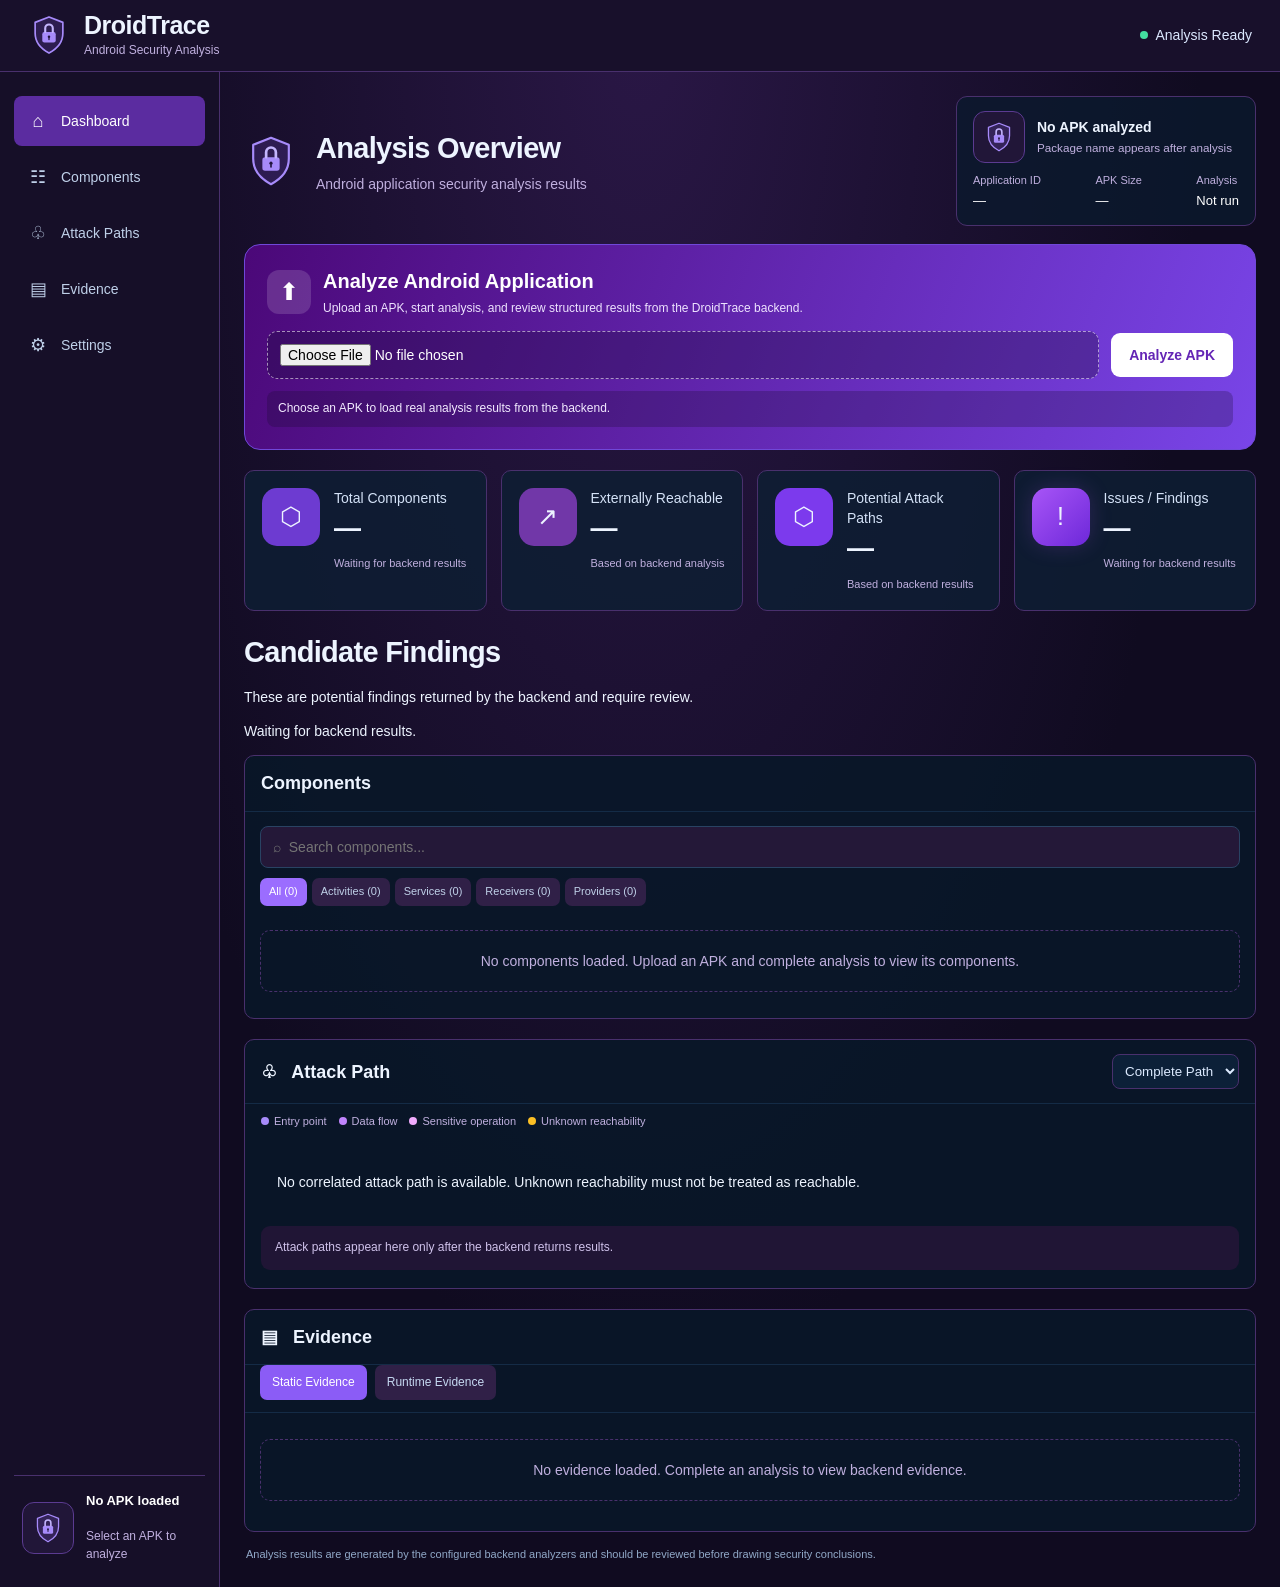
==== commit da89d284: "Load frontend analysis results from backend" ====
--- a/Frontend1/index.html
+++ b/Frontend1/index.html
@@ -26,7 +26,7 @@
       </nav>
       <div class="side-app">
         <div class="app-icon"><svg class="security-logo" viewBox="0 0 100 100" aria-label="Secure app logo" role="img"><path d="M50 7 83 20v26c0 21-14 37-33 47C31 83 17 67 17 46V20Z" fill="#8b5cf6" fill-opacity=".18" stroke="#a78bfa" stroke-width="4" stroke-linejoin="round"/><rect x="34" y="43" width="32" height="25" rx="5" fill="#a78bfa"/><path d="M41 43v-9a9 9 0 0 1 18 0v9" fill="none" stroke="#c4b5fd" stroke-width="5" stroke-linecap="round"/><circle cx="50" cy="54" r="3" fill="#21143d"/><path d="M50 57v4" stroke="#21143d" stroke-width="3" stroke-linecap="round"/></svg></div>
-        <div><strong>InjuredAndroid</strong>Test Application<br>v1.0.0</div>
+        <div><strong id="sidebarApkName">No APK loaded</strong><br>Select an APK to analyze</div>
       </div>
     </aside>
 
@@ -39,12 +39,12 @@
         <div class="app-card">
           <div class="app-card-top">
             <div class="app-icon"><svg class="security-logo" viewBox="0 0 100 100" aria-label="Secure app logo" role="img"><path d="M50 7 83 20v26c0 21-14 37-33 47C31 83 17 67 17 46V20Z" fill="#8b5cf6" fill-opacity=".18" stroke="#a78bfa" stroke-width="4" stroke-linejoin="round"/><rect x="34" y="43" width="32" height="25" rx="5" fill="#a78bfa"/><path d="M41 43v-9a9 9 0 0 1 18 0v9" fill="none" stroke="#c4b5fd" stroke-width="5" stroke-linecap="round"/><circle cx="50" cy="54" r="3" fill="#21143d"/><path d="M50 57v4" stroke="#21143d" stroke-width="3" stroke-linecap="round"/></svg></div>
-            <div><strong>InjuredAndroid</strong><small>com.android.injuredandroid</small></div>
+            <div><strong id="apkDisplayName">No APK analyzed</strong><small id="apkPackageName">Package name appears after analysis</small></div>
           </div>
           <div class="app-meta">
-            <div>Version<b>1.0.0</b></div>
-            <div>APK Size<b>4.2 MB</b></div>
-            <div>Analysis Date<b>Demo data</b></div>
+            <div>Application ID<b id="applicationIdValue">—</b></div>
+            <div>APK Size<b id="apkSize">—</b></div>
+            <div>Analysis<b id="analysisSummary">Not run</b></div>
           </div>
         </div>
       </section>
@@ -52,7 +52,7 @@
       <section class="upload-card" aria-labelledby="uploadTitle">
         <div class="upload-head"><div class="upload-symbol">⬆</div><div><h3 id="uploadTitle">Analyze Android Application</h3><p>Upload an APK, start analysis, and review structured results from the DroidTrace backend.</p></div></div>
         <div class="upload-controls"><input type="file" id="apkFile" accept=".apk,application/vnd.android.package-archive" aria-label="Choose Android APK file"><button class="primary-btn" id="analyzeButton" type="button">Analyze APK</button></div>
-        <p id="uploadStatus" class="upload-status" role="status" aria-live="polite">Demo mode is active until the backend API is running at the configured address.</p>
+        <p id="uploadStatus" class="upload-status" role="status" aria-live="polite">Choose an APK to load real analysis results from the backend.</p>
       </section>
 
       
@@ -111,34 +111,21 @@
             <div class="search-suggestions" id="searchSuggestions" role="listbox" aria-label="Component search suggestions"></div>
           </div>
           <div class="filters">
-            <button class="filter active" data-filter="All">All (12)</button>
-            <button class="filter" data-filter="Activity">Activities (4)</button>
-            <button class="filter" data-filter="Service">Services (2)</button>
-            <button class="filter" data-filter="Broadcast Receiver">Receivers (3)</button>
-            <button class="filter" data-filter="Provider">Providers (3)</button>
+            <button class="filter active" data-filter="All">All (0)</button>
+            <button class="filter" data-filter="Activity">Activities (0)</button>
+            <button class="filter" data-filter="Service">Services (0)</button>
+            <button class="filter" data-filter="Broadcast Receiver">Receivers (0)</button>
+            <button class="filter" data-filter="Provider">Providers (0)</button>
           </div>
-          <div class="component-list" id="componentList">
-            <div class="component" data-type="Activity"><div class="component-icon blue">▣</div><div class="component-info"><strong>MainActivity</strong><small>Activity</small></div><div class="component-right"><span class="badge exported">Exported</span><div class="component-id">component-001</div></div></div>
-            <div class="component" data-type="Activity"><div class="component-icon green">▣</div><div class="component-info"><strong>DetailActivity</strong><small>Activity</small></div><div class="component-right"><span class="badge not-exported">Not Exported</span><div class="component-id">component-002</div></div></div>
-            <div class="component" data-type="Activity"><div class="component-icon purple">✥</div><div class="component-info"><strong>WebViewActivity</strong><small>Activity</small></div><div class="component-right"><span class="badge exported">Exported</span><div class="component-id">component-003</div></div></div>
-            <div class="component" data-type="Service"><div class="component-icon orange">♙</div><div class="component-info"><strong>DownloadService</strong><small>Service</small></div><div class="component-right"><span class="badge not-exported">Not Exported</span><div class="component-id">component-004</div></div></div>
-            <div class="component" data-type="Broadcast Receiver"><div class="component-icon red">◉</div><div class="component-info"><strong>BootReceiver</strong><small>Broadcast Receiver</small></div><div class="component-right"><span class="badge exported">Exported</span><div class="component-id">component-005</div></div></div>
-            <div class="component" data-type="Broadcast Receiver"><div class="component-icon red">◎</div><div class="component-info"><strong>UrlSchemeReceiver</strong><small>Broadcast Receiver</small></div><div class="component-right"><span class="badge exported">Exported</span><div class="component-id">component-006</div></div></div>
-            <div class="component" data-type="Provider"><div class="component-icon blue">▤</div><div class="component-info"><strong>ItemProvider</strong><small>Content Provider</small></div><div class="component-right"><span class="badge not-exported">Not Exported</span><div class="component-id">component-007</div></div></div>
-            <div class="component" data-type="Activity"><div class="component-icon purple">▣</div><div class="component-info"><strong>SettingsActivity</strong><small>Activity</small></div><div class="component-right"><span class="badge not-exported">Not Exported</span><div class="component-id">component-008</div></div></div>
-            <div class="component" data-type="Service"><div class="component-icon orange">♙</div><div class="component-info"><strong>SyncService</strong><small>Service</small></div><div class="component-right"><span class="badge not-exported">Not Exported</span><div class="component-id">component-009</div></div></div>
-            <div class="component" data-type="Broadcast Receiver"><div class="component-icon red">◉</div><div class="component-info"><strong>NetworkReceiver</strong><small>Broadcast Receiver</small></div><div class="component-right"><span class="badge exported">Exported</span><div class="component-id">component-010</div></div></div>
-            <div class="component" data-type="Provider"><div class="component-icon blue">▤</div><div class="component-info"><strong>FileProvider</strong><small>Content Provider</small></div><div class="component-right"><span class="badge not-exported">Not Exported</span><div class="component-id">component-011</div></div></div>
-            <div class="component" data-type="Provider"><div class="component-icon blue">▤</div><div class="component-info"><strong>CacheProvider</strong><small>Content Provider</small></div><div class="component-right"><span class="badge not-exported">Not Exported</span><div class="component-id">component-012</div></div></div>
-          </div>
+          <div class="component-list" id="componentList"><p class="path-empty">No components loaded. Upload an APK and complete analysis to view its components.</p></div>
         </article>
 
         <article class="panel" id="attack-path">
           <div class="panel-head"><h3>♧ &nbsp; Attack Path</h3><select id="pathSelect" aria-label="Choose attack path"><option value="complete">Complete Path</option><option value="static">Static Only</option></select></div>
           <div class="path-body" id="pathBody">
             <div class="graph-legend"><span><i class="legend-dot" style="background:#a78bfa"></i>Entry point</span><span><i class="legend-dot" style="background:#c084fc"></i>Data flow</span><span><i class="legend-dot" style="background:#f0abfc"></i>Sensitive operation</span><span><i class="legend-dot" style="background:#fbbf24"></i>Unknown reachability</span></div>
-            <div class="graph-wrap"><div class="attack-graph" id="attackGraph" role="img" aria-label="Illustrative attack path from external input through an Android component to a WebView operation"></div></div>
-            <p class="graph-caption" id="graphCaption"><strong>How to read this graph:</strong> follow the arrows from top to bottom. Each card is one step in a possible data flow. A component marked <strong>Unknown reachability</strong> is not confirmed as externally reachable and should not be treated as a confirmed entry point.</p>
+            <div class="graph-wrap"><div class="attack-graph" id="attackGraph" role="img" aria-label="Backend attack path results"></div></div>
+            <p class="graph-caption" id="graphCaption">Backend attack path results will appear here after analysis completes. Unknown reachability is not treated as confirmed.</p>
           </div>
         </article>
 
@@ -148,32 +135,7 @@
             <button class="tab active" data-tab="static">Static Evidence</button>
             <button class="tab" data-tab="runtime">Runtime Evidence</button>
           </div>
-          <div class="evidence-content" id="evidenceContent">
-            <div class="evidence-title">◈ Code Snippet</div>
-            <div class="evidence-sub">Example from MainActivity.java</div>
-            <pre><code>142  <span class="code-key">public void</span> onCreate(Bundle savedInstanceState) {
-143      super.onCreate(savedInstanceState);
-144      WebView webView = findViewById(R.id.webview);
-145      String url = getIntent().getStringExtra("url");
-146      <span class="code-call">webView.loadUrl(url);</span>
-147  }</code></pre>
-            <div class="evidence-title">◈ Manifest Declaration</div>
-            <div class="evidence-sub">Example from AndroidManifest.xml</div>
-            <pre><code><span class="code-call">&lt;activity</span>
-    android:name=".MainActivity"
-    android:exported="true"&gt;
-    &lt;intent-filter&gt;
-      &lt;action android:name="android.intent.action.VIEW" /&gt;
-    &lt;/intent-filter&gt;
-&lt;/activity&gt;</code></pre>
-            <div class="details">
-              <h4>Key Details</h4>
-              <div class="detail-row"><span>Component ID</span><span>component-001</span></div>
-              <div class="detail-row"><span>Component Type</span><span>Activity</span></div>
-              <div class="detail-row"><span>Exported</span><span class="yes">Yes</span></div>
-              <div class="detail-row"><span>Intent Filter</span><span>android.intent.action.VIEW</span></div>
-            </div>
-          </div>
+          <div class="evidence-content" id="evidenceContent"><p class="path-empty">No evidence loaded. Complete an analysis to view backend evidence.</p></div>
         </article>
       </section>
       <div class="component-modal" id="componentModal" role="dialog" aria-modal="true" aria-labelledby="componentModalTitle">
@@ -188,13 +150,13 @@
           <div class="settings-head"><h3 id="settingsTitle">⚙ Settings</h3><button class="settings-close" id="settingsClose" type="button">Close ✕</button></div>
           <div class="setting-row"><div><strong>Show component IDs</strong><small>Show or hide IDs in the component list.</small></div><input id="showComponentIds" type="checkbox" checked></div>
           <div class="setting-row"><div><strong>Show exported status</strong><small>Show or hide the exported / not exported labels.</small></div><input id="showExportStatus" type="checkbox" checked></div>
-          <div class="setting-row"><div><strong>Attack path view</strong><small>Choose which sample path to display.</small></div><select id="settingsPathSelect"><option value="complete">Complete Path</option><option value="static">Static Only</option></select></div>
+          <div class="setting-row"><div><strong>Attack path view</strong><small>Choose a backend attack path view.</small></div><select id="settingsPathSelect"><option value="complete">Complete Path</option><option value="static">Static Only</option></select></div>
           <div class="setting-row"><div><strong>Evidence view</strong><small>Choose the evidence tab.</small></div><select id="settingsEvidenceSelect"><option value="static">Static Evidence</option><option value="runtime">Runtime Evidence</option></select></div>
           <p class="settings-note">Display preferences only. Backend URL and endpoints are configured in the API_CONFIG object near the beginning of the script.</p>
         </div>
       </div>
 
-      <p class="notice">Prototype preview only: the displayed components, graph, code snippets, and findings are sample data, not verified results from an APK scan. Unknown manifest reachability must remain unknown and must not be shown as a confirmed reachable path.</p>
+      <p class="notice">Analysis results are generated by the configured backend analyzers and should be reviewed before drawing security conclusions.</p>
     </main>
   </div>
 
